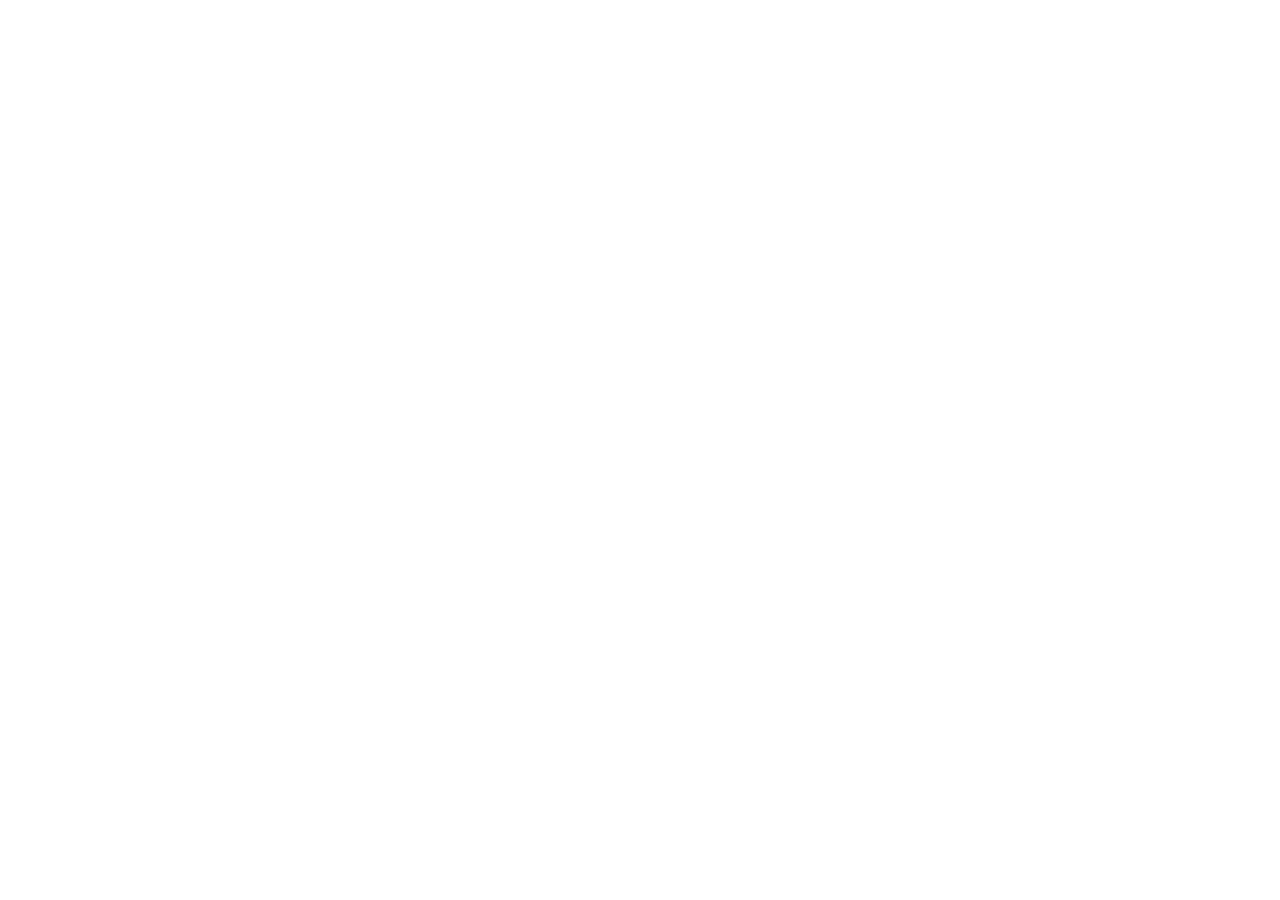
==== index.html @ 46144337 "დავიწყე ვებსაიტის აწყობა" ====
<!DOCTYPE html>
<html lang="en">
<head>
    <meta charset="UTF-8">
    <meta name="viewport" content="width=device-width, initial-scale=1.0">
    <title>ფინალური დავალება</title>
</head>
<body>
    
</body>
</html>
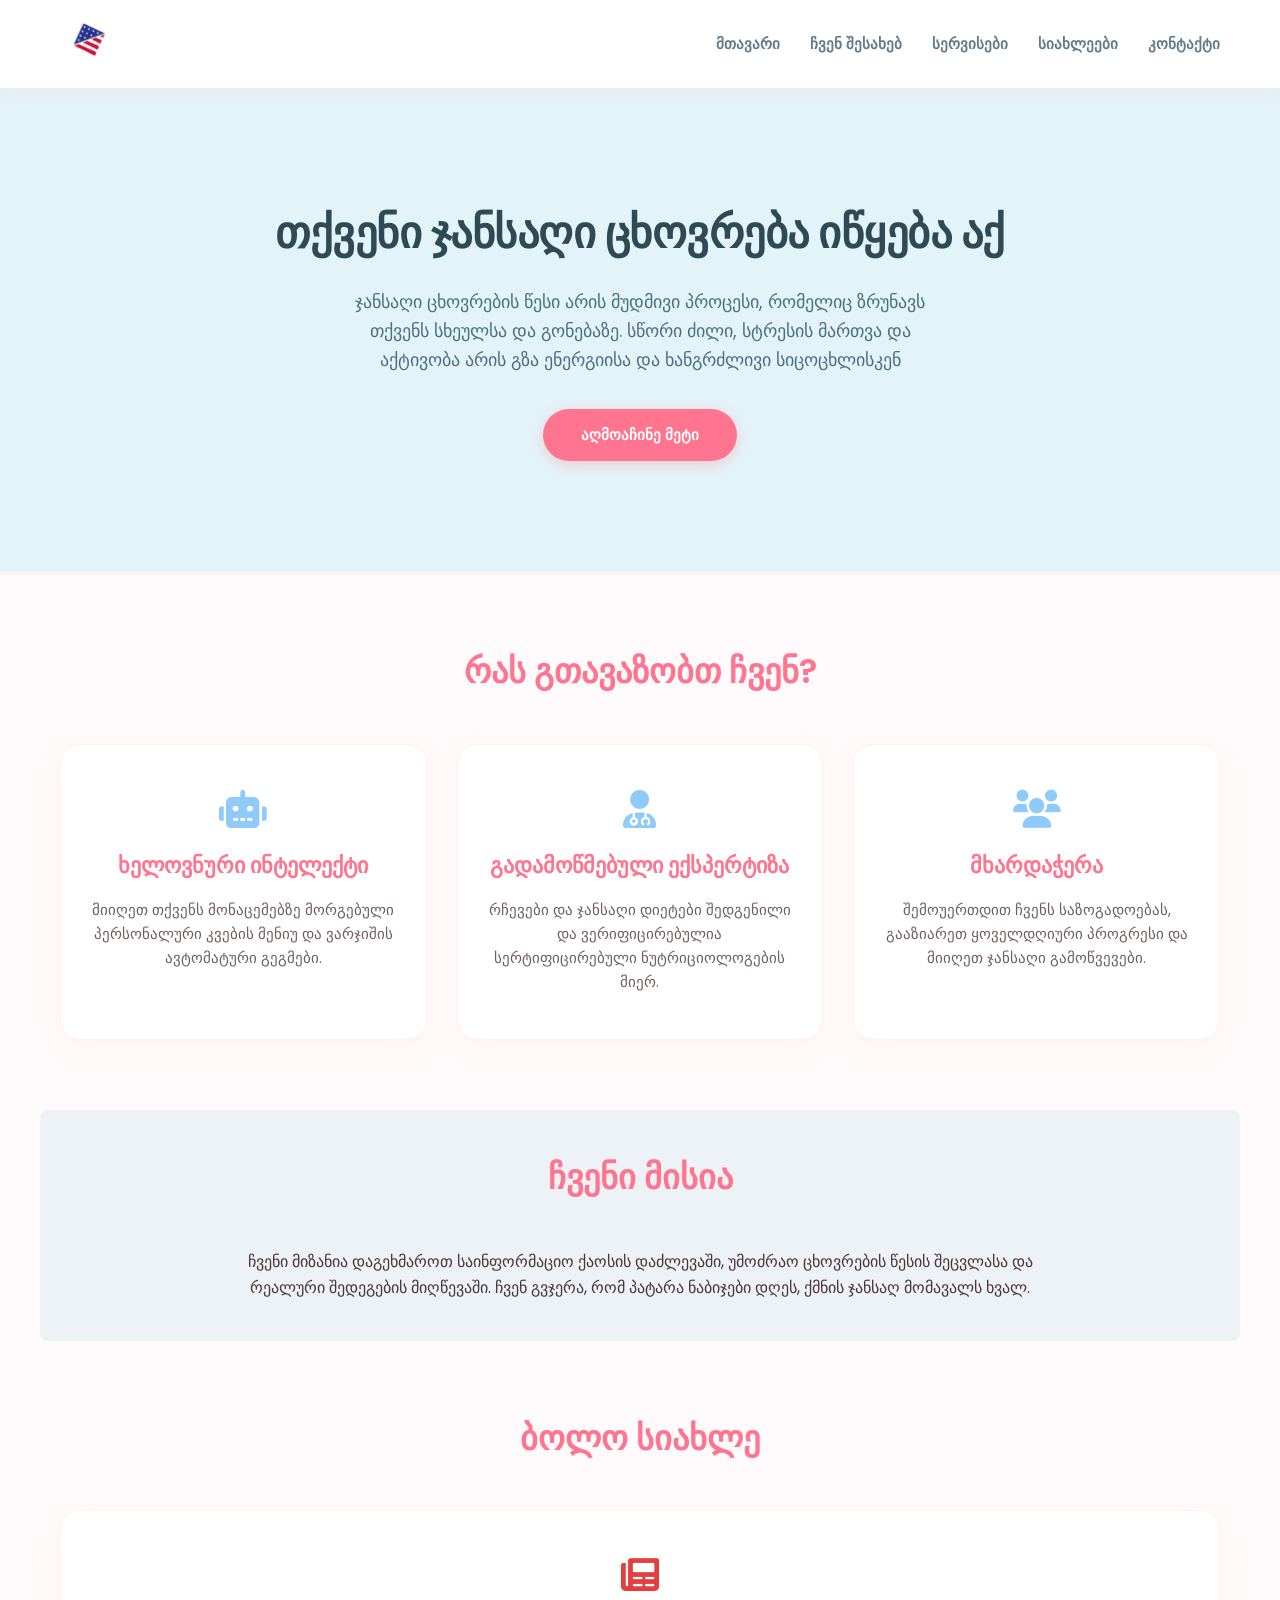
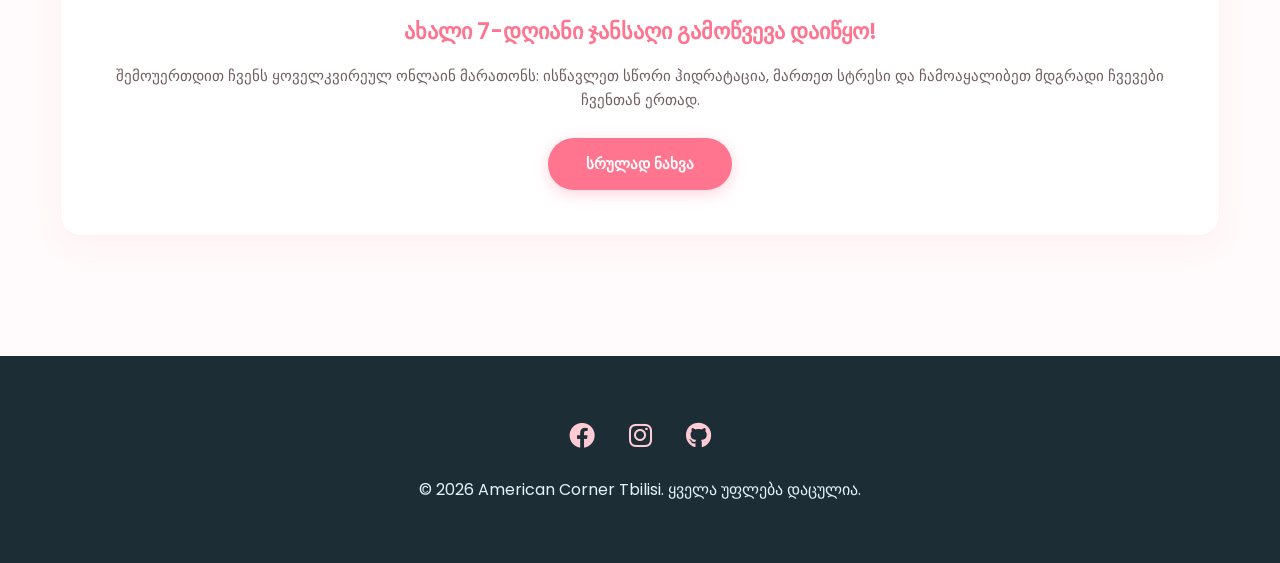
==== commit 6f71bd86: "დავამატე გვერდები როგორიცაა სიახლეების გვერდი, სერვისების გვერდი და სხვა. დავამატე css რომელიც ყველა" ====
--- a/index.html
+++ b/index.html
@@ -1,11 +1,95 @@
 <!DOCTYPE html>
-<html lang="en">
+<html lang="ka">
+
 <head>
     <meta charset="UTF-8">
     <meta name="viewport" content="width=device-width, initial-scale=1.0">
-    <title>ფინალური დავალება</title>
+    <title>მთავარი გვერდი | American Corner Project</title>
+    <link rel="stylesheet" href="styles.css">
 </head>
+
 <body>
-    
+    <header>
+        <div class="nav-container">
+            <a href="index.html" class="logo">
+                <img src="images.png" alt="American Corner Tbilisi">
+            </a>
+            <nav>
+                <ul>
+                    <li><a href="index.html">მთავარი</a></li>
+                    <li><a href="about.html">ჩვენ შესახებ</a></li>
+                    <li><a href="services.html">სერვისები</a></li>
+                    <li><a href="news.html">სიახლეები</a></li>
+                    <li><a href="contact.html">კონტაქტი</a></li>
+                </ul>
+            </nav>
+        </div>
+    </header>
+
+    <section class="hero">
+        <h1>თქვენი ჯანსაღი ცხოვრება იწყება აქ</h1>
+        <p>ჯანსაღი ცხოვრების წესი არის მუდმივი პროცესი, რომელიც ზრუნავს თქვენს სხეულსა და გონებაზე. სწორი ძილი, სტრესის
+            მართვა და აქტივობა არის გზა ენერგიისა და ხანგრძლივი სიცოცხლისკენ</p>
+        <a href="services.html" class="btn">აღმოაჩინე მეტი</a>
+    </section>
+
+    <section class="container">
+        <h2 class="section-title">რას გთავაზობთ ჩვენ?</h2>
+        <div class="grid-3">
+            <div class="card">
+                <i class="fa-solid fa-robot"></i>
+                <h3>ხელოვნური ინტელექტი</h3>
+                <p>მიიღეთ თქვენს მონაცემებზე მორგებული პერსონალური კვების მენიუ და ვარჯიშის ავტომატური გეგმები.</p>
+            </div>
+            <div class="card">
+                <i class="fa-solid fa-user-doctor"></i>
+                <h3>გადამოწმებული ექსპერტიზა</h3>
+
+                <p> რჩევები და ჯანსაღი დიეტები შედგენილი და ვერიფიცირებულია სერტიფიცირებული ნუტრიციოლოგების მიერ.</p>
+            </div>
+            <div class="card">
+                <i class="fa-solid fa-users"></i>
+                <h3>მხარდაჭერა</h3>
+                <p>შემოუერთდით ჩვენს საზოგადოებას, გააზიარეთ ყოველდღიური პროგრესი და მიიღეთ ჯანსაღი გამოწვევები.</p>
+            </div>
+        </div>
+    </section>
+
+    <section class="container" style="background: #edf2f7; padding: 40px; border-radius: 8px;">
+        <h2 class="section-title">ჩვენი მისია</h2>
+        <p style="text-align: center; max-width: 800px; margin: 0 auto;">ჩვენი მიზანია დაგეხმაროთ საინფორმაციო ქაოსის
+            დაძლევაში, უმოძრაო ცხოვრების წესის შეცვლასა და რეალური შედეგების მიღწევაში. ჩვენ გვჯერა, რომ პატარა ნაბიჯები
+            დღეს, ქმნის ჯანსაღ მომავალს ხვალ.
+        </p>
+    </section>
+
+    <section class="container">
+        <h2 class="section-title">ბოლო სიახლე</h2>
+        <div class="card" style="text-align: center;">
+            <i class="fa-solid fa-newspaper" style="color: #e53e3e;"></i>
+            <h3>ახალი 7-დღიანი ჯანსაღი გამოწვევა დაიწყო!</h3>
+            <p>შემოუერთდით ჩვენს ყოველკვირეულ ონლაინ მარათონს: ისწავლეთ სწორი ჰიდრატაცია, მართეთ სტრესი და ჩამოაყალიბეთ
+                მდგრადი ჩვევები ჩვენთან ერთად.</p>
+            <br>
+            <a href="news.html" class="btn">სრულად ნახვა</a>
+        </div>
+    </section>
+
+    <footer>
+        <div class="footer-socials">
+            <a href="https://www.facebook.com/AmericanCornerTbilisi" target="_blank"><i
+                    class="fa-brands fa-facebook"></i></a>
+            <a href="https://www.instagram.com" target="_blank"><i class="fa-brands fa-instagram"></i></a>
+            <a href="https://github.com" target="_blank"><i class="fa-brands fa-github"></i></a>
+        </div>
+        <p>&copy; 2026 American Corner Tbilisi. ყველა უფლება დაცულია.</p>
+    </footer>
+
+
+
+
+
+
 </body>
+
 </html>
--- a/styles.css
+++ b/styles.css
@@ -0,0 +1,244 @@
+
+@import url('https://fonts.googleapis.com/css2?family=Poppins:wght@300;400;600&display=swap');
+@import url('https://cdnjs.cloudflare.com/ajax/libs/font-awesome/6.0.0/css/all.min.css');
+
+* {
+    margin: 0;
+    padding: 0;
+    box-sizing: border-box;
+    font-family: 'Poppins', sans-serif;
+}
+
+body {
+    background-color: #fffafb; 
+    color: #4a3538; 
+    line-height: 1.6;
+}
+
+
+header {
+    background-color: #ffffff;
+    box-shadow: 0 4px 20px rgba(255, 192, 203, 0.15); 
+    position: sticky;
+    top: 0;
+    z-index: 100;
+}
+
+.nav-container {
+    max-width: 1200px;
+    margin: 0 auto;
+    display: flex;
+    justify-content: space-between;
+    align-items: center;
+    padding: 15px 20px;
+}
+
+.logo img {
+    height: 50px;
+    transition: transform 0.3s ease;
+}
+
+nav ul {
+    list-style: none;
+    display: flex;
+    gap: 30px;
+}
+
+nav ul li a {
+    text-decoration: none;
+    color: #617d8a; 
+    font-weight: 600;
+    font-size: 15px;
+    transition: color 0.3s ease;
+    position: relative;
+}
+
+
+nav ul li a::after {
+    content: '';
+    position: absolute;
+    width: 0;
+    height: 2px;
+    bottom: -5px;
+    left: 0;
+    background-color: #ff85a2; 
+    transition: width 0.3s ease;
+}
+
+nav ul li a:hover::after {
+    width: 100%;
+}
+
+nav ul li a:hover {
+    color: #ff85a2; 
+}
+
+
+.hero {
+    background-color: #e3f4f9; 
+    color: #2e4a55; 
+    padding: 110px 20px;
+    text-align: center;
+    border-bottom: 3px solid #fff0f3;
+}
+
+.hero h1 {
+    font-size: 44px;
+    margin-bottom: 20px;
+    font-weight: 600;
+    color: #2e4a55;
+    letter-spacing: -0.5px;
+}
+
+.hero p {
+    font-size: 18px;
+    max-width: 600px;
+    margin: 0 auto 35px auto;
+    color: #4f6f7d;
+}
+
+
+.btn {
+    display: inline-block;
+    background-color: #ff758f; 
+    color: white;
+    padding: 14px 38px;
+    text-decoration: none;
+    border-radius: 30px; 
+    font-weight: 600;
+    font-size: 15px;
+    box-shadow: 0 4px 15px rgba(255, 117, 143, 0.3); 
+    transition: all 0.3s ease;
+}
+
+.btn:hover {
+    background-color: #ff85a2; 
+    transform: translateY(-2px);
+    box-shadow: 0 6px 20px rgba(255, 117, 143, 0.4);
+}
+
+
+.container {
+    max-width: 1200px;
+    margin: 70px auto;
+    padding: 0 20px;
+}
+
+.section-title {
+    text-align: center;
+    font-size: 34px;
+    margin-bottom: 45px;
+    color: #ff758f; 
+    font-weight: 600;
+}
+
+
+.grid-3 {
+    display: grid;
+    grid-template-columns: repeat(auto-fit, minmax(300px, 1fr));
+    gap: 30px;
+}
+
+
+.card {
+    background: #ffffff; 
+    padding: 45px 30px;
+    border-radius: 20px; 
+    text-align: center;
+    box-shadow: 0 10px 30px rgba(255, 117, 143, 0.06); 
+    border: 1px solid #fff0f2; 
+    transition: transform 0.3s ease, box-shadow 0.3s ease;
+}
+
+.card:hover {
+    transform: translateY(-6px);
+    box-shadow: 0 15px 35px rgba(255, 117, 143, 0.15); 
+}
+
+
+.bg-pastel-pink {
+    background-color: #ffeef1; 
+    padding: 40px;
+    border-radius: 20px;
+}
+
+.card h3 {
+    font-size: 22px;
+    color: #ff758f; 
+    margin-bottom: 15px;
+    font-weight: 600;
+}
+
+.card p {
+    font-size: 15px;
+    color: #705e60; 
+}
+
+.card i {
+    font-size: 38px;
+    color: #90caf9; 
+    margin-bottom: 20px;
+}
+
+
+.contact-form {
+    max-width: 600px;
+    margin: 0 auto;
+    background: #ffffff;
+    padding: 40px;
+    border-radius: 20px;
+    box-shadow: 0 10px 30px rgba(0,0,0,0.02);
+    border: 1px solid #fff0f2;
+}
+
+.form-group {
+    margin-bottom: 25px;
+}
+
+.form-group label {
+    display: block;
+    margin-bottom: 8px;
+    font-weight: 600;
+    color: #ff758f;
+}
+
+.form-group input, .form-group textarea {
+    width: 100%;
+    padding: 14px;
+    border: 2px solid #ffe1e6;
+    border-radius: 12px;
+    font-size: 16px;
+    outline: none;
+    background-color: #fffcfd;
+    transition: border-color 0.3s ease;
+}
+
+.form-group input:focus, .form-group textarea:focus {
+    border-color: #ff758f; 
+}
+
+
+footer {
+    background-color: #1c2d35; 
+    color: #e3f4f9;
+    padding: 60px 20px;
+    text-align: center;
+    margin-top: 120px;
+}
+
+.footer-socials {
+    margin-bottom: 20px;
+}
+
+.footer-socials a {
+    color: #ffccd5; 
+    font-size: 26px;
+    margin: 0 15px;
+    transition: color 0.3s ease, transform 0.3s ease;
+    display: inline-block;
+}
+
+.footer-socials a:hover {
+    color: #ffffff;
+    transform: scale(1.1);
+}
